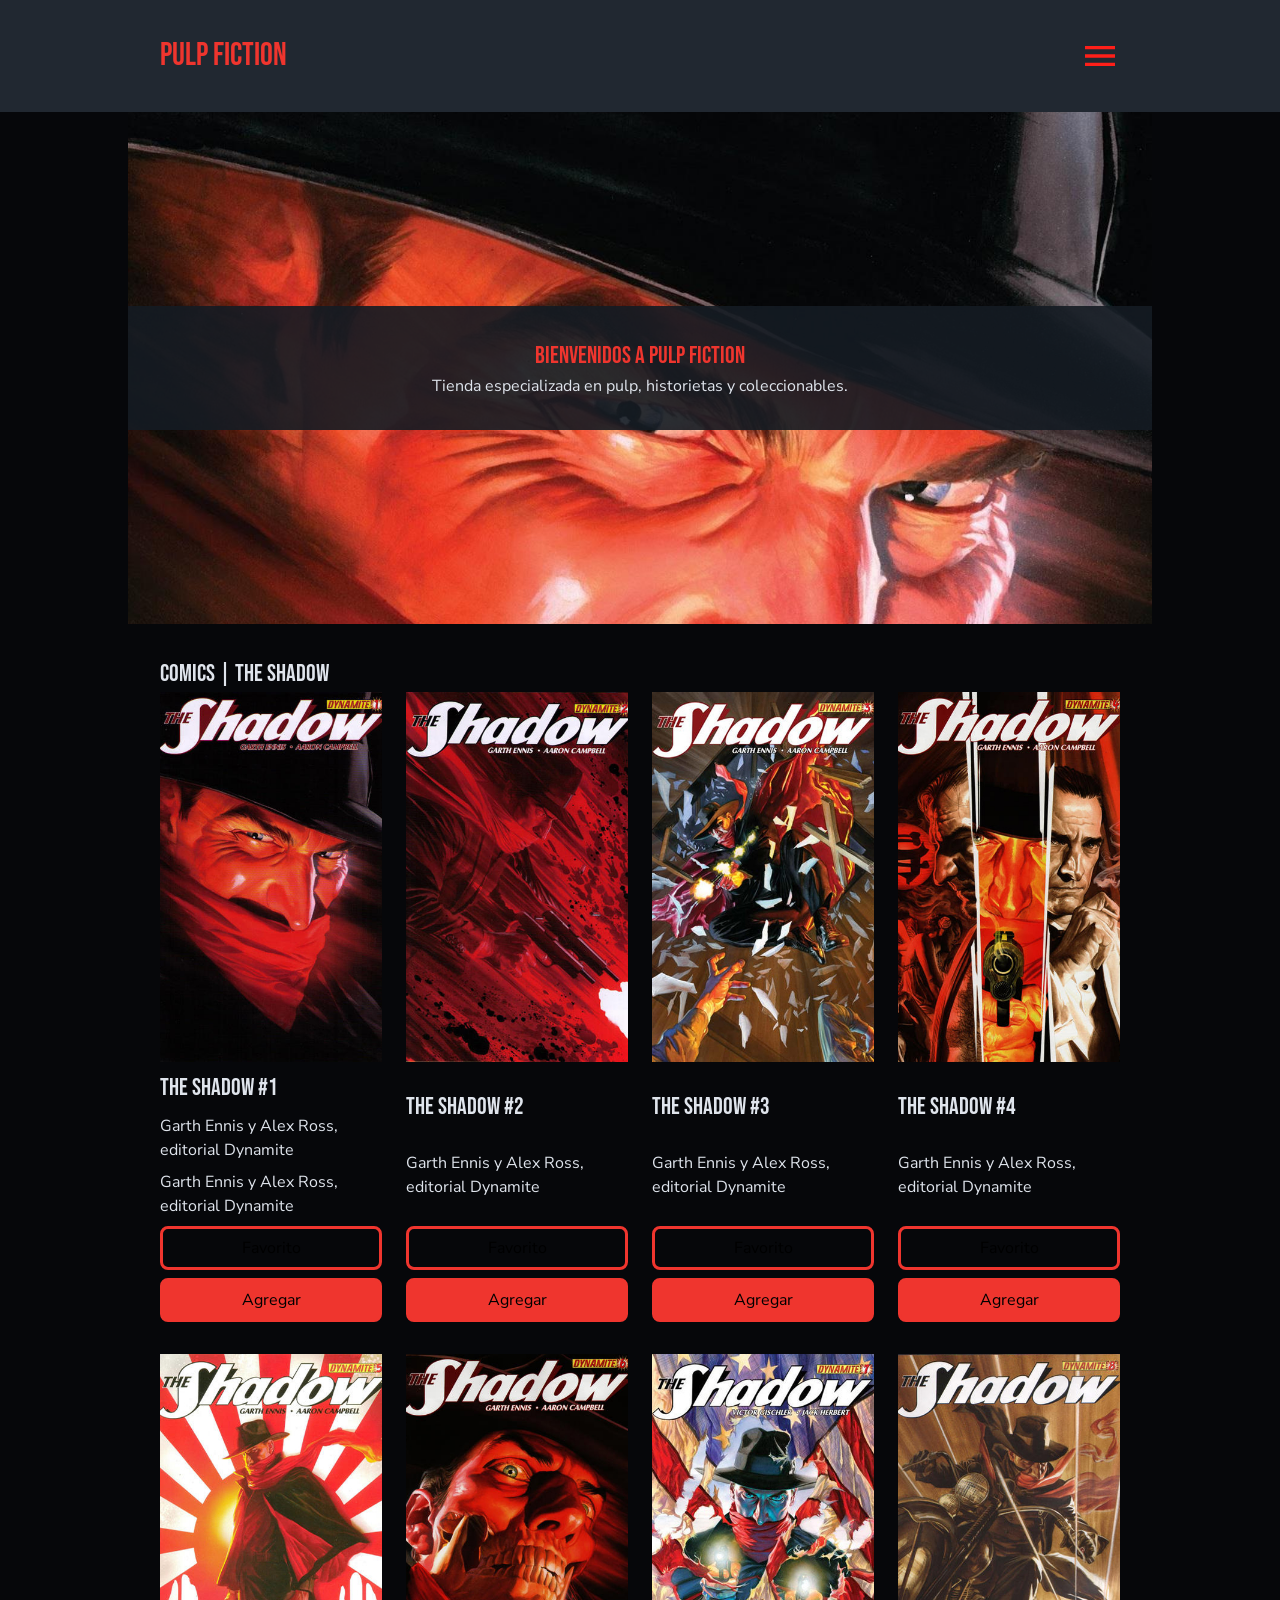
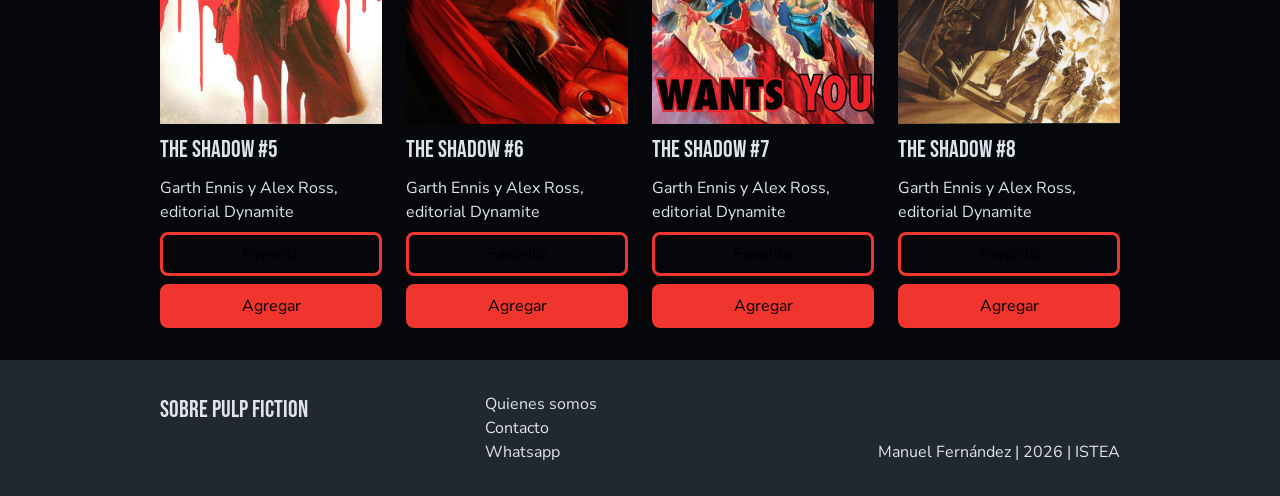
==== index.html @ db349feb "Clase 9" ====
<!DOCTYPE html>
<html lang="es">
  <head>
    <meta charset="UTF-8">
    <meta name="viewport" content="width=device-width, initial-scale=1.0">
    <meta name="color-scheme" content="light dark">
    <title>Pulp Fiction</title>
    <link rel="stylesheet" href="css/estilos.css">
    <script src="js/menu.js" defer></script>
  </head>
  <body>
    <div class="fantasma"></div>
    <header>
      <div class="contenedor-header">
        <h1>PULP FICTION</h1>
        
        <button class="menu-btn" aria-label="Ingresar al menu principal" aria-controls="primary-navigation" aria-expanded="false">
          <span class="sr-only">Menu principal</span>
        </button>

        <nav id="primary-navigation" data-visible="false" class="primary-navigation">
          <ul>
            <li><a href="">Link 1</a></li>
            <li><a href="">Link 2</a></li>
            <li><a href="">Link 3</a></li>
          </ul>
        </nav>
      </div>
    </header>
    <main  class="contenido">
      <section id="bienvenida">
        <div class="contenedor-bienvenida">
          <h1>Bienvenidos a PULP FICTION</h1>
          <P>Tienda especializada en pulp, historietas y coleccionables.</P>
        </div>
      </section>
      <section>
        <h1>Comics | The Shadow</h1>
        <div class="contenedor-catalogo">
          <article>
            <img src="img/001.jpg" alt="Portada del comic The Shadow #1">
            <h2>The Shadow #1</h2>
            <p>Garth Ennis y Alex Ross, editorial Dynamite</p>
            <p>Garth Ennis y Alex Ross, editorial Dynamite</p>
            <div class="contenedor-article-btn">
              <button class="btn-outline">Favorito</button>
              <button class="btn-fill">Agregar</button>
            </div>
          </article>
          <article>
            <img src="img/002.jpg" alt="Portada del comic The Shadow #2">
            <h2>The Shadow #2</h2>
            <p>Garth Ennis y Alex Ross, editorial Dynamite</p>
            <div class="contenedor-article-btn">
              <button class="btn-outline">Favorito</button>
              <button class="btn-fill">Agregar</button>
            </div>
          </article>
          <article>
            <img src="img/003.jpg" alt="Portada del comic The Shadow #3">
            <h2>The Shadow #3</h2>
            <p>Garth Ennis y Alex Ross, editorial Dynamite</p>
            <div class="contenedor-article-btn">
              <button class="btn-outline">Favorito</button>
              <button class="btn-fill">Agregar</button>
            </div>
          </article>
          <article>
            <img src="img/004.jpg" alt="Portada del comic The Shadow #4">
            <h2>The Shadow #4</h2>
            <p>Garth Ennis y Alex Ross, editorial Dynamite</p>
            <div class="contenedor-article-btn">
              <button class="btn-outline">Favorito</button>
              <button class="btn-fill">Agregar</button>
            </div>
          </article>
          <article>
            <img src="img/005.jpg" alt="Portada del comic The Shadow #5">
            <h2>The Shadow #5</h2>
            <p>Garth Ennis y Alex Ross, editorial Dynamite</p>
            <div class="contenedor-article-btn">
              <button class="btn-outline">Favorito</button>
              <button class="btn-fill">Agregar</button>
            </div>
          </article>
          <article>
            <img src="img/006.jpg" alt="Portada del comic The Shadow #6">
            <h2>The Shadow #6</h2>
            <p>Garth Ennis y Alex Ross, editorial Dynamite</p>
            <div class="contenedor-article-btn">
              <button class="btn-outline">Favorito</button>
              <button class="btn-fill">Agregar</button>
            </div>
          </article>
          <article>
            <img src="img/007.jpg" alt="Portada del comic The Shadow #7">
            <h2>The Shadow #7</h2>
            <p>Garth Ennis y Alex Ross, editorial Dynamite</p>
            <div class="contenedor-article-btn">
              <button class="btn-outline">Favorito</button>
              <button class="btn-fill">Agregar</button>
            </div>
          </article>
          <article>
            <img src="img/008.jpg" alt="Portada del comic The Shadow #8">
            <h2>The Shadow #8</h2>
            <p>Garth Ennis y Alex Ross, editorial Dynamite</p>
            <div class="contenedor-article-btn">
              <button class="btn-outline">Favorito</button>
              <button class="btn-fill">Agregar</button>
            </div>
          </article>
        </div>
      </section>
    </main>
    <footer>
      <div class="contenedor-footer">
        <h1>Sobre Pulp Fiction</h1>
        <nav>
          <ul>
            <li>Quienes somos</li>
            <li>Contacto</li>
            <li>Whatsapp</li>
          </ul>
        </nav>
        <p>Manuel Fernández | 2026 | ISTEA</p>
      </div>
    </footer>
  </body>
</html>
---- css/estilos.css ----
@import url('https://fonts.googleapis.com/css2?family=Bebas+Neue&family=Nunito+Sans:ital,opsz,wght@0,6..12,200..1000;1,6..12,200..1000&display=swap');

:root {
  --bg-color-200:hsl(214, 25%, 3%);
  --bg-color-200-75:hsla(214, 25%, 11%, 0.90);
  --bg-color-400:hsl(214, 20%, 16%);

  --text-color:hsl(215, 25%, 90%);

  --accent-color-200:hsl(24, 43%, 7%);
  --accent-color-400:hsl(2, 86%, 56%);
  --accent-color-500:hsl(0, 100%, 78%);

  --txt-heading: "Bebas Neue", sans-serif;
  --txt-base: "Nunito Sans", sans-serif;

  --contenedor-sz: min(64rem, 100%);
}

*,
::after,
::before {
  box-sizing: border-box;
  margin: 0;
  padding: 0;
}

.sr-only {
  position: absolute;
  display: block;
  width: 1px;
  height: 1px;
  overflow: hidden;
  top: -4000px;
  left: -4700px;
}

body {
  background-color: var(--bg-color-200);
  color: var(--text-color);
  font-family: var(--txt-base);
  line-height: 1.5;
}

header,
footer {
  background-color: var(--bg-color-400);
}

header {
  position: sticky;
  top: 0;
  z-index: 998;
}

h1,
h2 {
  font-family: var(--txt-heading);
  font-weight: 500;
}

footer h1 {
  font-size: 1.5rem;
}

/* Estilos para el Header */
.contenedor-header {
  width: var(--contenedor-sz);
  margin: 0 auto;
  padding: 2rem;

  display: flex;
  flex-direction: column;
  justify-content: space-between;
  gap: 1rem;
  align-items: center;
}

.contenedor-header ul {
  list-style: none;
  display: flex;
  gap: 1rem;
}

header h1 {
  color: var(--accent-color-400);
}

/* Menú principal y toggle */
.menu-btn {
  background: none;
  border: none;
  padding: 0.5rem;
  width: 2.5rem;
  aspect-ratio: 1;
  background-image: url('../img/menu-lg.svg');
  background-repeat: no-repeat;
  background-position: center;
  background-size: cover;
  z-index: 999;
}

.menu-btn[aria-expanded="true"] {
  background-image: url('../img/close.svg');
}

.primary-navigation {
  position: fixed;
  top: 0;
  right: 0;
  bottom: 0;
  width: 65vw;
  transform: translateX(+100%) translateY(0%);
  transition: transform 350ms ease-out;
  background-color: var(--bg-color-200-75);
}

@supports (backdrop-filter: blur(1em)) {
  .primary-navigation {
    background: none;
    backdrop-filter: blur(2em);
  }
}

@supports (-webkit-backdrop-filter: blur(1em)) {
  .primary-navigation {
    -webkit-backdrop-filter: blur(2em);
  }
}

.primary-navigation[data-visible="true"] {
  transform: translateX(0%) translateY(0%);
}

.fantasma {
  position: absolute;
  top: 0;
  bottom: 0;
  right: 0;
  left: 0;
  z-index: 997;
}




/* Estilos para las secciones */
section {
  width: var(--contenedor-sz);
  padding: 2rem;
  margin: 0 auto;
}

#bienvenida {
  display: none;
}

/* Catálogo homepage */
.contenedor-catalogo {
  display: grid;
  grid-template-columns: repeat(auto-fill, minmax(12rem, 1fr));
  gap: 2rem 1.5rem;
}

.contenedor-catalogo article {
  display: flex;
  flex-direction: column;
  justify-content: space-between;
  align-items: stretch;
  gap: 0.5rem;
}

.contenedor-article-btn {
  display: flex;
  flex-direction: column;
  gap: 0.5rem;
}

.contenedor-catalogo img {
  width: 100%;
  object-fit: cover;
  aspect-ratio: 3 / 5;
}

.btn-outline {
  font-family: var(--txt-base);
  font-size: 1rem;
  background: none;
  border: 0.2rem solid var(--accent-color-400);
  padding: 0.5rem 1rem;
  border-radius: 0.5rem;
}

.btn-outline:hover {
  background-color: var(--accent-color-400);
  cursor: pointer;
}

.btn-fill {
  font-family: var(--txt-base);
  font-size: 1rem;
  background-color: var(--accent-color-400);
  border: 0.2rem solid var(--accent-color-400);
  padding: 0.5rem 1rem;
  border-radius: 0.5rem;
}

.btn-fill:hover {
  background-color: var(--accent-color-500);
  border: 0.2rem solid var(--accent-color-500);
  cursor: pointer;
}

/* Estilos para el footer */
.contenedor-footer {
  width: var(--contenedor-sz);
  
  padding: 2rem;
  margin: 0 auto;

  display: grid;
  gap: 1rem;
}

.contenedor-footer ul {
  list-style: none;
}

.contenedor-footer p {
  justify-self: end;
}

/* Quienes somos */
#quienes-somos {
  min-height: 75vh;
}

#quienes-somos img {
  display: none;
}

/* Regla para pantallas y ancho HASTA 768px */
@media screen and (min-width:768px) {

  #quienes-somos img {
    display: inline-block;
    width: 100%;
  }

  .contenedor-header {
    flex-direction: row;
  }  

  #bienvenida {
    border: none;
    padding: 0;
    min-height: 32rem;
    background-image: url('../img/bienvenida.png');
    background-repeat: no-repeat;
    background-size: cover;

    text-align: center;

    display: flex;
    flex-direction: column;
    justify-content: center;
    align-items: stretch;
  }

  .contenedor-bienvenida {
    background-color: var(--bg-color-200-75);
    padding: 2rem 1rem;
  }

  .contenedor-bienvenida h1 {
    color: var(--accent-color-400);
  }

  .contenedor-footer {
    grid-template-columns: repeat(3, 1fr);
  }

  .contenedor-footer p {
    align-self: end;
  }
}
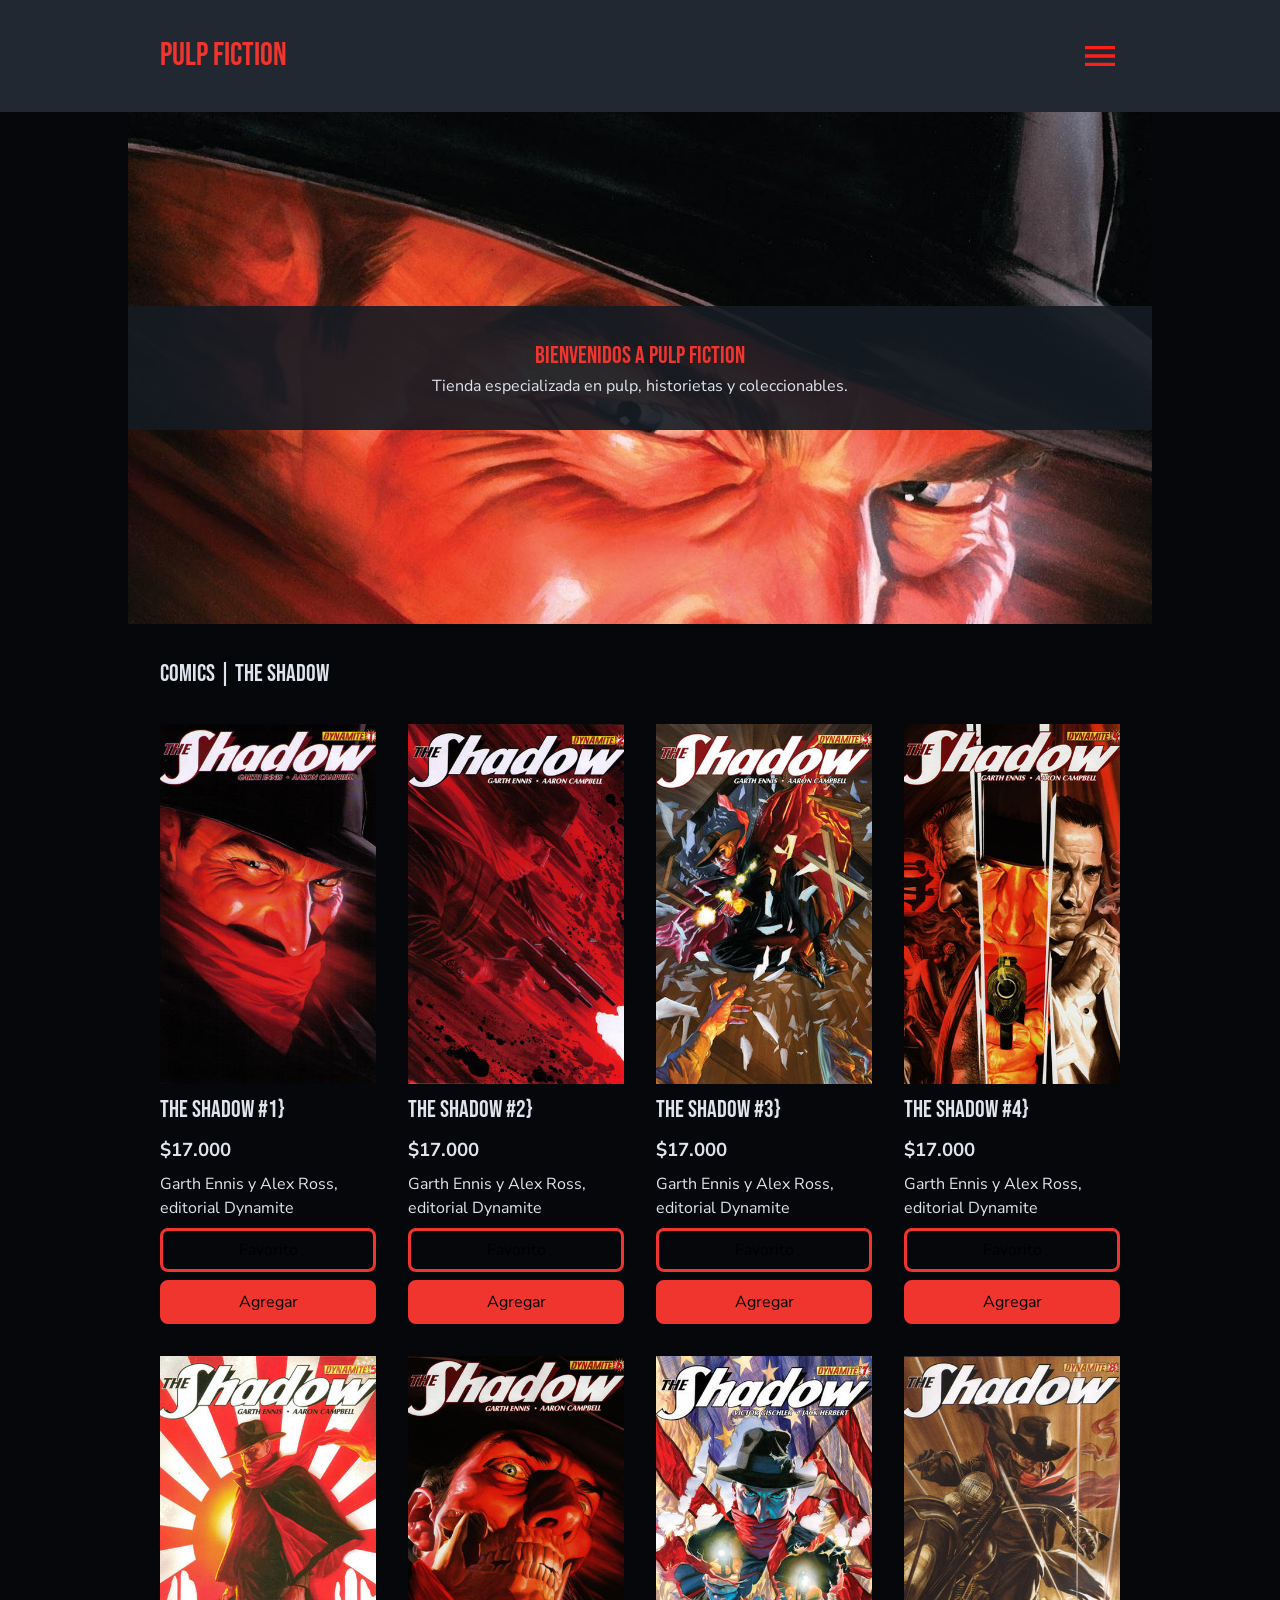
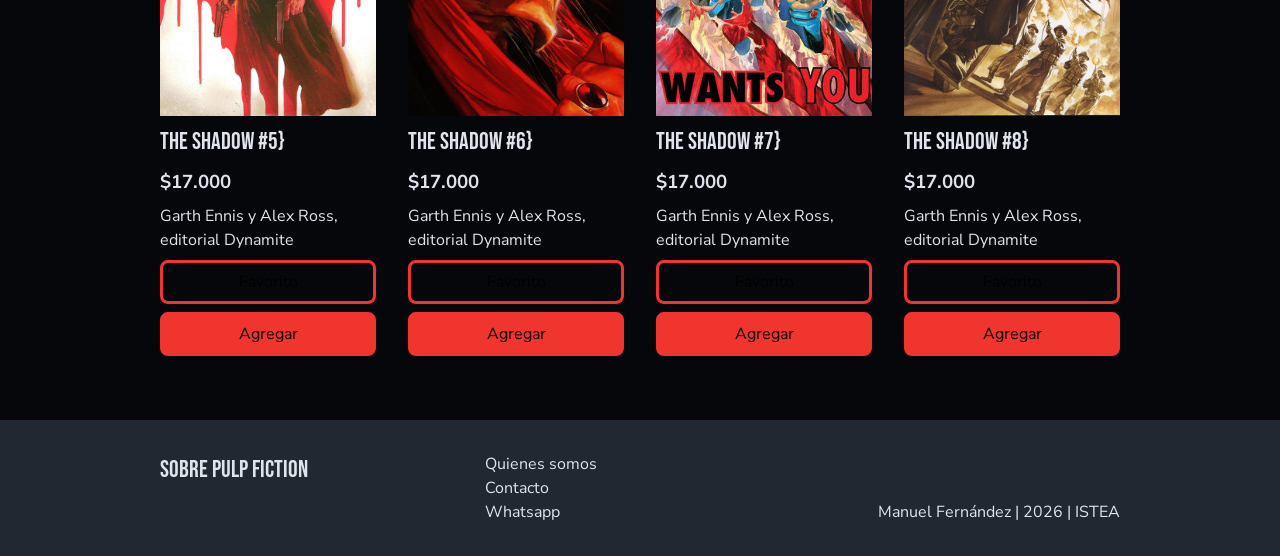
==== commit d952442c: "Clase 10" ====
--- a/index.html
+++ b/index.html
@@ -7,9 +7,9 @@
     <title>Pulp Fiction</title>
     <link rel="stylesheet" href="css/estilos.css">
     <script src="js/menu.js" defer></script>
+    <script src="js/clase10.js" defer></script>
   </head>
   <body>
-    <div class="fantasma"></div>
     <header>
       <div class="contenedor-header">
         <h1>PULP FICTION</h1>
@@ -36,81 +36,7 @@
       </section>
       <section>
         <h1>Comics | The Shadow</h1>
-        <div class="contenedor-catalogo">
-          <article>
-            <img src="img/001.jpg" alt="Portada del comic The Shadow #1">
-            <h2>The Shadow #1</h2>
-            <p>Garth Ennis y Alex Ross, editorial Dynamite</p>
-            <p>Garth Ennis y Alex Ross, editorial Dynamite</p>
-            <div class="contenedor-article-btn">
-              <button class="btn-outline">Favorito</button>
-              <button class="btn-fill">Agregar</button>
-            </div>
-          </article>
-          <article>
-            <img src="img/002.jpg" alt="Portada del comic The Shadow #2">
-            <h2>The Shadow #2</h2>
-            <p>Garth Ennis y Alex Ross, editorial Dynamite</p>
-            <div class="contenedor-article-btn">
-              <button class="btn-outline">Favorito</button>
-              <button class="btn-fill">Agregar</button>
-            </div>
-          </article>
-          <article>
-            <img src="img/003.jpg" alt="Portada del comic The Shadow #3">
-            <h2>The Shadow #3</h2>
-            <p>Garth Ennis y Alex Ross, editorial Dynamite</p>
-            <div class="contenedor-article-btn">
-              <button class="btn-outline">Favorito</button>
-              <button class="btn-fill">Agregar</button>
-            </div>
-          </article>
-          <article>
-            <img src="img/004.jpg" alt="Portada del comic The Shadow #4">
-            <h2>The Shadow #4</h2>
-            <p>Garth Ennis y Alex Ross, editorial Dynamite</p>
-            <div class="contenedor-article-btn">
-              <button class="btn-outline">Favorito</button>
-              <button class="btn-fill">Agregar</button>
-            </div>
-          </article>
-          <article>
-            <img src="img/005.jpg" alt="Portada del comic The Shadow #5">
-            <h2>The Shadow #5</h2>
-            <p>Garth Ennis y Alex Ross, editorial Dynamite</p>
-            <div class="contenedor-article-btn">
-              <button class="btn-outline">Favorito</button>
-              <button class="btn-fill">Agregar</button>
-            </div>
-          </article>
-          <article>
-            <img src="img/006.jpg" alt="Portada del comic The Shadow #6">
-            <h2>The Shadow #6</h2>
-            <p>Garth Ennis y Alex Ross, editorial Dynamite</p>
-            <div class="contenedor-article-btn">
-              <button class="btn-outline">Favorito</button>
-              <button class="btn-fill">Agregar</button>
-            </div>
-          </article>
-          <article>
-            <img src="img/007.jpg" alt="Portada del comic The Shadow #7">
-            <h2>The Shadow #7</h2>
-            <p>Garth Ennis y Alex Ross, editorial Dynamite</p>
-            <div class="contenedor-article-btn">
-              <button class="btn-outline">Favorito</button>
-              <button class="btn-fill">Agregar</button>
-            </div>
-          </article>
-          <article>
-            <img src="img/008.jpg" alt="Portada del comic The Shadow #8">
-            <h2>The Shadow #8</h2>
-            <p>Garth Ennis y Alex Ross, editorial Dynamite</p>
-            <div class="contenedor-article-btn">
-              <button class="btn-outline">Favorito</button>
-              <button class="btn-fill">Agregar</button>
-            </div>
-          </article>
-        </div>
+        <div class="contenedor-catalogo"></div>
       </section>
     </main>
     <footer>
--- a/css/estilos.css
+++ b/css/estilos.css
@@ -124,6 +124,7 @@
 
 @supports (-webkit-backdrop-filter: blur(1em)) {
   .primary-navigation {
+    backdrop-filter: blur(2em);
     -webkit-backdrop-filter: blur(2em);
   }
 }
@@ -158,8 +159,15 @@
 /* Catálogo homepage */
 .contenedor-catalogo {
   display: grid;
-  grid-template-columns: repeat(auto-fill, minmax(12rem, 1fr));
-  gap: 2rem 1.5rem;
+  grid-auto-flow: column;
+  grid-auto-columns: 14rem;
+  grid-template-rows: 1fr;
+  gap: 2rem;
+ 
+  overflow-x: scroll;
+  -webkit-overflow-scrolling:touch;
+  scroll-snap-type:x mandatory;
+  padding: 2rem 0;
 }
 
 .contenedor-catalogo article {
@@ -283,4 +291,15 @@
   .contenedor-footer p {
     align-self: end;
   }
+
+  /* Catálogo para escritorio*/
+  .contenedor-catalogo {
+    display: grid;
+    grid-template-columns: repeat(auto-fill, minmax(12rem, 1fr));
+    gap: 2rem 1.5rem;
+    grid-auto-flow: initial;
+    gap: 2rem;
+    padding: 2rem 0;
+    overflow: visible;
+  }
 }
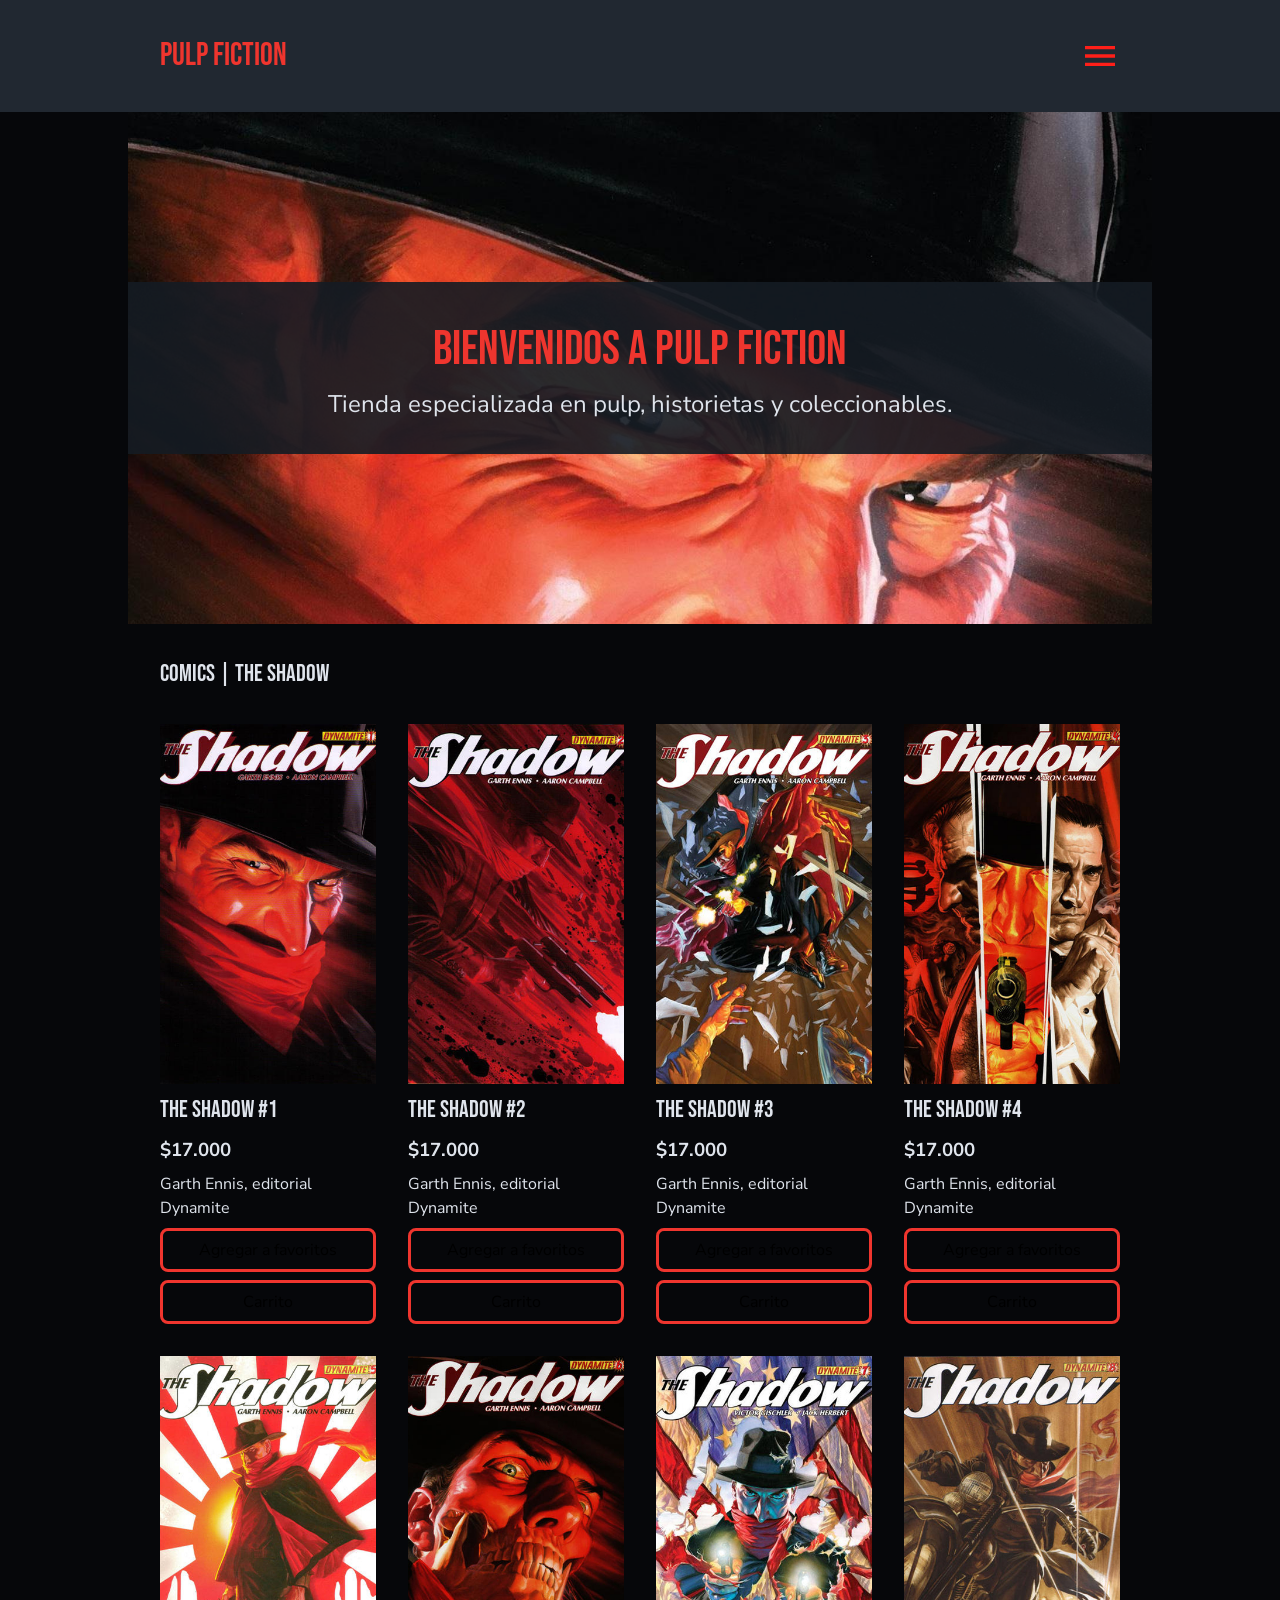
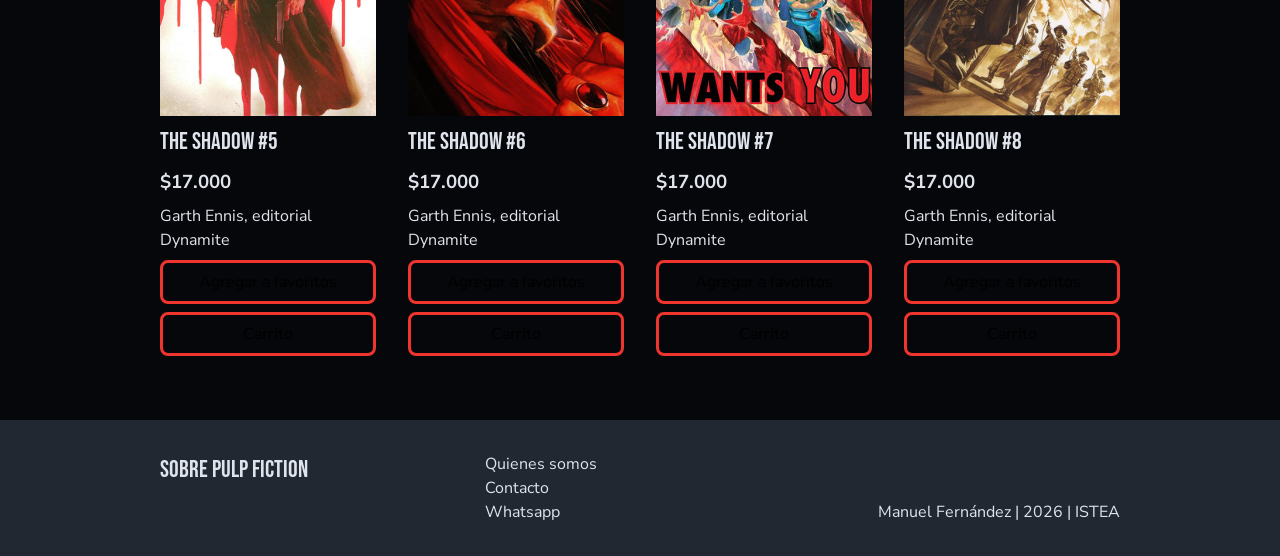
==== commit 1f37b29a: "Clase 11" ====
--- a/index.html
+++ b/index.html
@@ -7,7 +7,7 @@
     <title>Pulp Fiction</title>
     <link rel="stylesheet" href="css/estilos.css">
     <script src="js/menu.js" defer></script>
-    <script src="js/clase10.js" defer></script>
+    <script src="js/clase11.js" defer></script>
   </head>
   <body>
     <header>
@@ -20,9 +20,9 @@
 
         <nav id="primary-navigation" data-visible="false" class="primary-navigation">
           <ul>
-            <li><a href="">Link 1</a></li>
-            <li><a href="">Link 2</a></li>
-            <li><a href="">Link 3</a></li>
+            <li><a class="primary-link" href="#">Catálogo</a></li>
+            <li><a class="primary-link" href="#">Quienes somos</a></li>
+            <li><a class="primary-link" href="#">Mi Perfil</a></li>
           </ul>
         </nav>
       </div>
--- a/css/estilos.css
+++ b/css/estilos.css
@@ -13,6 +13,8 @@
 
   --txt-heading: "Bebas Neue", sans-serif;
   --txt-base: "Nunito Sans", sans-serif;
+
+  --txt-base-sz: clamp(1rem, 3vw, 1.5rem);
 
   --contenedor-sz: min(64rem, 100%);
 }
@@ -98,6 +100,7 @@
   background-position: center;
   background-size: cover;
   z-index: 999;
+  cursor: pointer;
 }
 
 .menu-btn[aria-expanded="true"] {
@@ -113,17 +116,28 @@
   transform: translateX(+100%) translateY(0%);
   transition: transform 350ms ease-out;
   background-color: var(--bg-color-200-75);
+
+  display: flex;
+  flex-direction: column;
+  justify-content: center;
+}
+
+.primary-navigation ul {
+  display: grid;
+  justify-content: center;
+  justify-items: center;
 }
 
 @supports (backdrop-filter: blur(1em)) {
   .primary-navigation {
-    background: none;
+    background-color: var(--bg-color-200-75);
     backdrop-filter: blur(2em);
   }
 }
 
 @supports (-webkit-backdrop-filter: blur(1em)) {
   .primary-navigation {
+    background-color: var(--bg-color-200-75);
     backdrop-filter: blur(2em);
     -webkit-backdrop-filter: blur(2em);
   }
@@ -133,16 +147,18 @@
   transform: translateX(0%) translateY(0%);
 }
 
-.fantasma {
-  position: absolute;
-  top: 0;
-  bottom: 0;
-  right: 0;
-  left: 0;
-  z-index: 997;
-}
-
-
+a.primary-link:link,
+a.primary-link:visited {
+  color: var(--text-color);
+  font-size: var(--txt-base-sz);
+  font-weight: 600;
+  text-decoration: none;
+}
+
+a.primary-link:hover,
+a.primary-link:active {
+  color: var(--accent-color-500);
+}
 
 
 /* Estilos para las secciones */
@@ -190,7 +206,8 @@
   aspect-ratio: 3 / 5;
 }
 
-.btn-outline {
+/* Botones para las cards de productos*/
+.btn {
   font-family: var(--txt-base);
   font-size: 1rem;
   background: none;
@@ -199,25 +216,15 @@
   border-radius: 0.5rem;
 }
 
-.btn-outline:hover {
+.btn:hover {
   background-color: var(--accent-color-400);
   cursor: pointer;
 }
 
-.btn-fill {
-  font-family: var(--txt-base);
-  font-size: 1rem;
+.btn.active {
   background-color: var(--accent-color-400);
-  border: 0.2rem solid var(--accent-color-400);
-  padding: 0.5rem 1rem;
-  border-radius: 0.5rem;
-}
-
-.btn-fill:hover {
-  background-color: var(--accent-color-500);
-  border: 0.2rem solid var(--accent-color-500);
-  cursor: pointer;
-}
+}
+
 
 /* Estilos para el footer */
 .contenedor-footer {
@@ -259,6 +266,7 @@
     flex-direction: row;
   }  
 
+  /* Sólo visible en pantallas grandes */
   #bienvenida {
     border: none;
     padding: 0;
@@ -266,9 +274,7 @@
     background-image: url('../img/bienvenida.png');
     background-repeat: no-repeat;
     background-size: cover;
-
     text-align: center;
-
     display: flex;
     flex-direction: column;
     justify-content: center;
@@ -281,7 +287,12 @@
   }
 
   .contenedor-bienvenida h1 {
+    font-size: clamp(2rem, 5vw, 3rem);
     color: var(--accent-color-400);
+  }
+
+  .contenedor-bienvenida p {
+    font-size: clamp(1rem, 3vw, 1.5rem);
   }
 
   .contenedor-footer {
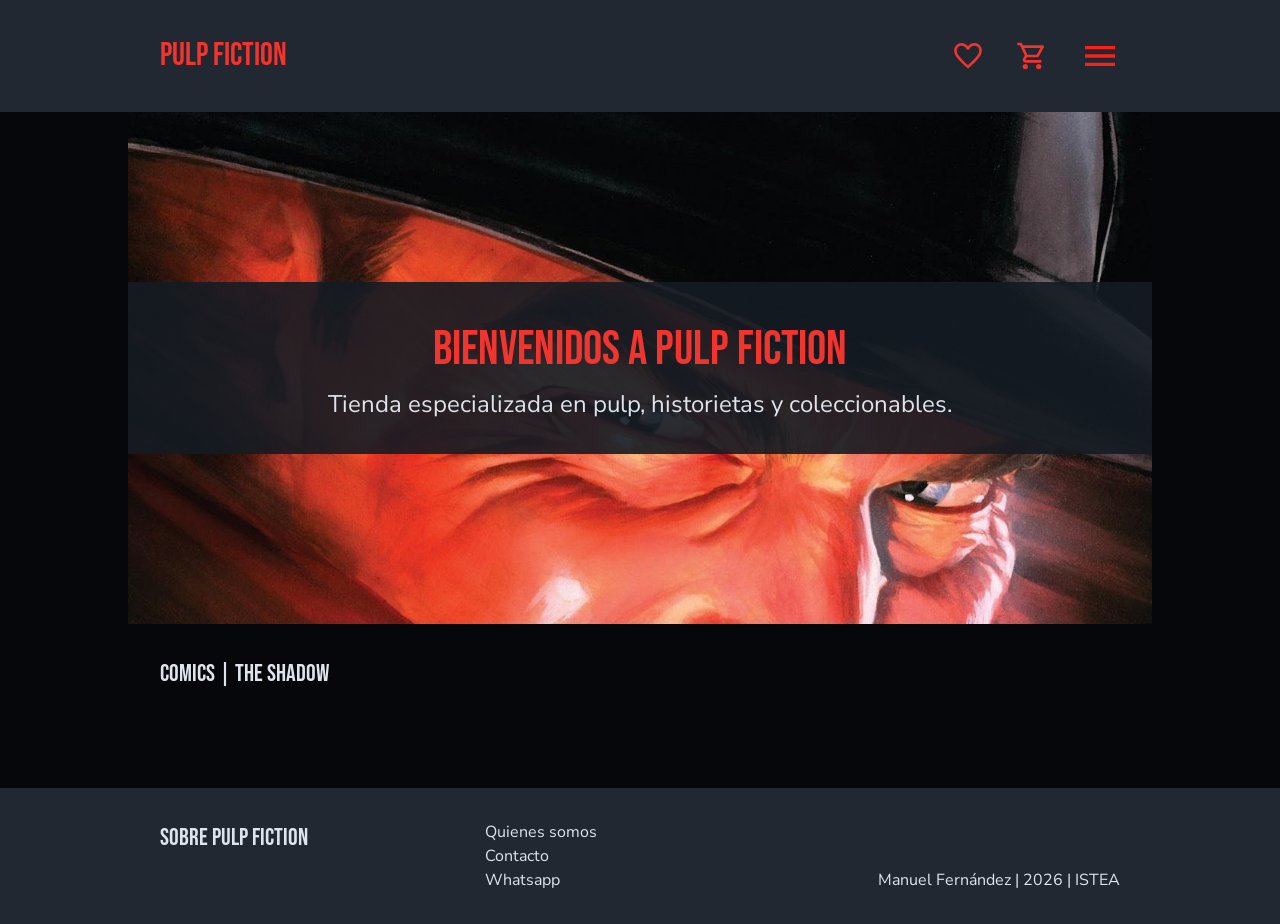
==== commit 3773d8b1: "Antes de la clase 12" ====
--- a/index.html
+++ b/index.html
@@ -7,27 +7,51 @@
     <title>Pulp Fiction</title>
     <link rel="stylesheet" href="css/estilos.css">
     <script src="js/menu.js" defer></script>
-    <script src="js/clase11.js" defer></script>
+    <script src="js/clase12.js" defer></script>
   </head>
   <body>
     <header>
       <div class="contenedor-header">
         <h1>PULP FICTION</h1>
-        
-        <button class="menu-btn" aria-label="Ingresar al menu principal" aria-controls="primary-navigation" aria-expanded="false">
-          <span class="sr-only">Menu principal</span>
-        </button>
 
-        <nav id="primary-navigation" data-visible="false" class="primary-navigation">
-          <ul>
-            <li><a class="primary-link" href="#">Catálogo</a></li>
-            <li><a class="primary-link" href="#">Quienes somos</a></li>
-            <li><a class="primary-link" href="#">Mi Perfil</a></li>
-          </ul>
-        </nav>
+        <div class="controles">
+          <button class="fav-btn" aria-label="Ver mis favoritos" aria-controls="primary-fav">
+            <span class="sr-only">Mis favoritos</span>
+            <span id="fav-count" class="fav-count">1</span>
+          </button>
+
+          <aside class="mis-favoritos primary-fav" id="primary-fav" data-visible="false">
+            <h1>Mis favoritos <button class="fav-btn-cerrar"><span class="sr-only">Cerrar ventana</span></button></h1>
+            <ul class="lista-favoritos">
+            </ul>
+          </aside>
+
+          <button class="cart-btn" aria-label="Ver mi carrito" aria-controls="primary-cart" aria-expanded="false">
+            <span class="sr-only">Ver mi carrito</span>
+            <span class="cart-count"></span>
+          </button>
+
+          <aside class="mi-carrito primary-cart" id="primary-cart" data-visible="false">
+            <h1>Mi carrito <button class="cart-btn-cerrar"><span class="sr-only">Cerrar ventana</span></button></h1>
+            <ul class="lista-carrito">
+            </ul>
+          </aside>
+          
+          <button class="menu-btn" aria-label="Ingresar al menu principal" aria-controls="primary-navigation" aria-expanded="false">
+            <span class="sr-only">Menu principal</span>
+          </button>
+
+          <nav id="primary-navigation" data-visible="false" class="primary-navigation">
+            <ul>
+              <li><a class="primary-link" href="#">Catálogo</a></li>
+              <li><a class="primary-link" href="#">Quienes somos</a></li>
+              <li><a class="primary-link" href="#">Mi Perfil</a></li>
+            </ul>
+          </nav>
+        </div>
       </div>
     </header>
-    <main  class="contenido">
+    <main class="contenido">
       <section id="bienvenida">
         <div class="contenedor-bienvenida">
           <h1>Bienvenidos a PULP FICTION</h1>
--- a/css/estilos.css
+++ b/css/estilos.css
@@ -76,6 +76,12 @@
   justify-content: space-between;
   gap: 1rem;
   align-items: center;
+}
+
+.contenedor-header .controles {
+  display: flex;
+  align-items: center;
+  gap: 2rem;
 }
 
 .contenedor-header ul {
@@ -129,14 +135,18 @@
 }
 
 @supports (backdrop-filter: blur(1em)) {
-  .primary-navigation {
+  .primary-navigation,
+  .primary-fav,
+  .primary-cart {
     background-color: var(--bg-color-200-75);
     backdrop-filter: blur(2em);
   }
 }
 
 @supports (-webkit-backdrop-filter: blur(1em)) {
-  .primary-navigation {
+  .primary-navigation,
+  .primary-fav,
+  .primary-cart {
     background-color: var(--bg-color-200-75);
     backdrop-filter: blur(2em);
     -webkit-backdrop-filter: blur(2em);
@@ -224,6 +234,246 @@
 .btn.active {
   background-color: var(--accent-color-400);
 }
+
+
+
+
+
+
+
+/* Favoritos, carrito y contadores */
+/* Favoritos */
+.fav-btn {
+  position: relative;
+  background: none;
+  border: none;
+  width: 2rem;
+  aspect-ratio: 1/1;
+  background-image: url('../img/favorite-outline.svg');
+  background-repeat: no-repeat;
+  background-position: center;
+  background-size: cover;
+}
+/* Favoritos en reposo */
+.fav-btn:hover {
+    background-image: url('../img/favorite-fill.svg');
+  cursor: pointer;
+}
+/* Favoritos hover */
+.fav-btn[aria-expanded="true"] {
+  background-image: url('../img/close.svg');
+}
+/* Muestra la cuenta de favoritos elegidos, oculto hasta que alguien agrega un elemento a favoritos */
+.fav-count {
+  position: absolute;
+  font-size: 0.6rem;
+  right: -1rem;
+  top: -1rem;
+  width: 1.7rem;
+  aspect-ratio: 1;
+  padding: 0.4rem;
+  background-color: var(--accent-color-400);
+  border-radius: 100%;
+  display: none;
+}
+/* Visible si existe un favorito */
+.fav-count.active {
+  display: block;
+}
+/* Despliega la vista del panel favoritos, oculto hasta que los usuarios quieren ver el elemento */
+.primary-fav {
+  position: fixed;
+  right: 0;
+  top: 0;
+  bottom: 0;
+  min-width: 75vw;
+  background-color: var(--bg-color-200-75);
+  z-index: 1000;
+  overflow-y: scroll;
+  padding: 1rem;
+  transform: translateX(+100%) translateY(0%);
+  transition: transform 350ms ease-out;
+}
+/* Visible */
+.primary-fav[data-visible="true"] {
+  transform: translateX(0%) translateY(0%);
+  display: block;
+}
+
+/* Layout del panel favoritos y estilos para sus elementos */
+.mis-favoritos h1 {
+  display: flex;
+  justify-content: space-between;
+  align-items: center;
+  padding-bottom: 2rem;
+}
+
+.mis-favoritos h1 button {
+  background: none;
+  border: none;
+  width: 2rem;
+  aspect-ratio: 1;
+  background-image: url('../img/close.svg');
+  background-repeat: no-repeat;
+  background-position: center;
+  background-size: cover;
+}
+
+.mis-favoritos h1 button:hover {
+  border: 0.2rem solid var(--accent-color-400);
+  border-radius: 0.5rem;
+  cursor: pointer;
+}
+
+.mis-favoritos ul {
+  display: flex;
+  flex-direction: column;
+}
+
+.mis-favoritos img {
+  width: 4rem;
+}
+
+.mis-favoritos li {
+  display: flex;
+  justify-content: space-between;
+  align-items: center;
+  gap: 2rem;
+  padding: 1rem;
+}
+
+.mis-favoritos li:hover {
+  background-color: var(--bg-color-200);
+}
+
+.btn-fav-remove {
+  position: relative;
+  background: none;
+  border: none;
+  width: 2rem;
+  aspect-ratio: 1/1;
+  background-image: url('../img/close.svg');
+  background-repeat: no-repeat;
+  background-position: center;
+  background-size: cover;
+}
+
+.btn-fav-remove:hover {
+  border: 0.2rem solid var(--accent-color-400);
+  border-radius: 0.5rem;
+  cursor: pointer;
+}
+
+
+
+/* Carrito */
+.cart-btn {
+  position: relative;
+  background: none;
+  border: none;
+  width: 2rem;
+  aspect-ratio: 1/1;
+  background-image: url('../img/shopping_cart-outline.svg');
+  background-repeat: no-repeat;
+  background-position: center;
+  background-size: cover;
+}
+
+.cart-btn:hover {
+    background-image: url('../img/shopping_cart-fill.svg');
+  cursor: pointer;
+}
+
+.cart-btn[aria-expanded="true"] {
+  background-image: url('../img/close.svg');
+}
+
+.cart-count {
+  position: absolute;
+  font-size: 0.6rem;
+  right: -1rem;
+  top: -1rem;
+  width: 1.7rem;
+  aspect-ratio: 1;
+  padding: 0.4rem;
+  background-color: var(--accent-color-400);
+  border-radius: 100%;
+  display: none;
+}
+
+.cart-count.active {
+  display: block;
+}
+
+/* Despliega la vista del panel favoritos, oculto hasta que los usuarios quieren ver el elemento */
+.primary-cart {
+  position: fixed;
+  right: 0;
+  top: 0;
+  bottom: 0;
+  min-width: 75vw;
+  background-color: var(--bg-color-200-75);
+  z-index: 1000;
+  overflow-y: scroll;
+  padding: 1rem;
+  transform: translateX(+100%) translateY(0%);
+  transition: transform 350ms ease-out;
+}
+/* Visible */
+.primary-cart[data-visible="true"] {
+  transform: translateX(0%) translateY(0%);
+  display: block;
+}
+
+.mi-carrito h1 {
+  display: flex;
+  justify-content: space-between;
+  align-items: center;
+  padding-bottom: 2rem;
+}
+
+.mi-carrito h1 button {
+  background: none;
+  border: none;
+  width: 2rem;
+  aspect-ratio: 1;
+  background-image: url('../img/close.svg');
+  background-repeat: no-repeat;
+  background-position: center;
+  background-size: cover;
+}
+
+.mi-carrito h1 button:hover {
+  border: 0.2rem solid var(--accent-color-400);
+  border-radius: 0.5rem;
+  cursor: pointer;
+}
+
+.mi-carrito ul {
+  display: flex;
+  flex-direction: column;
+}
+
+.mi-carrito img {
+  width: 4rem;
+}
+
+.mi-carrito li {
+  display: flex;
+  justify-content: space-between;
+  align-items: center;
+  gap: 2rem;
+  padding: 1rem;
+}
+
+.mi-carrito li:hover {
+  background-color: var(--bg-color-200);
+}
+
+
+
+
+
 
 
 /* Estilos para el footer */
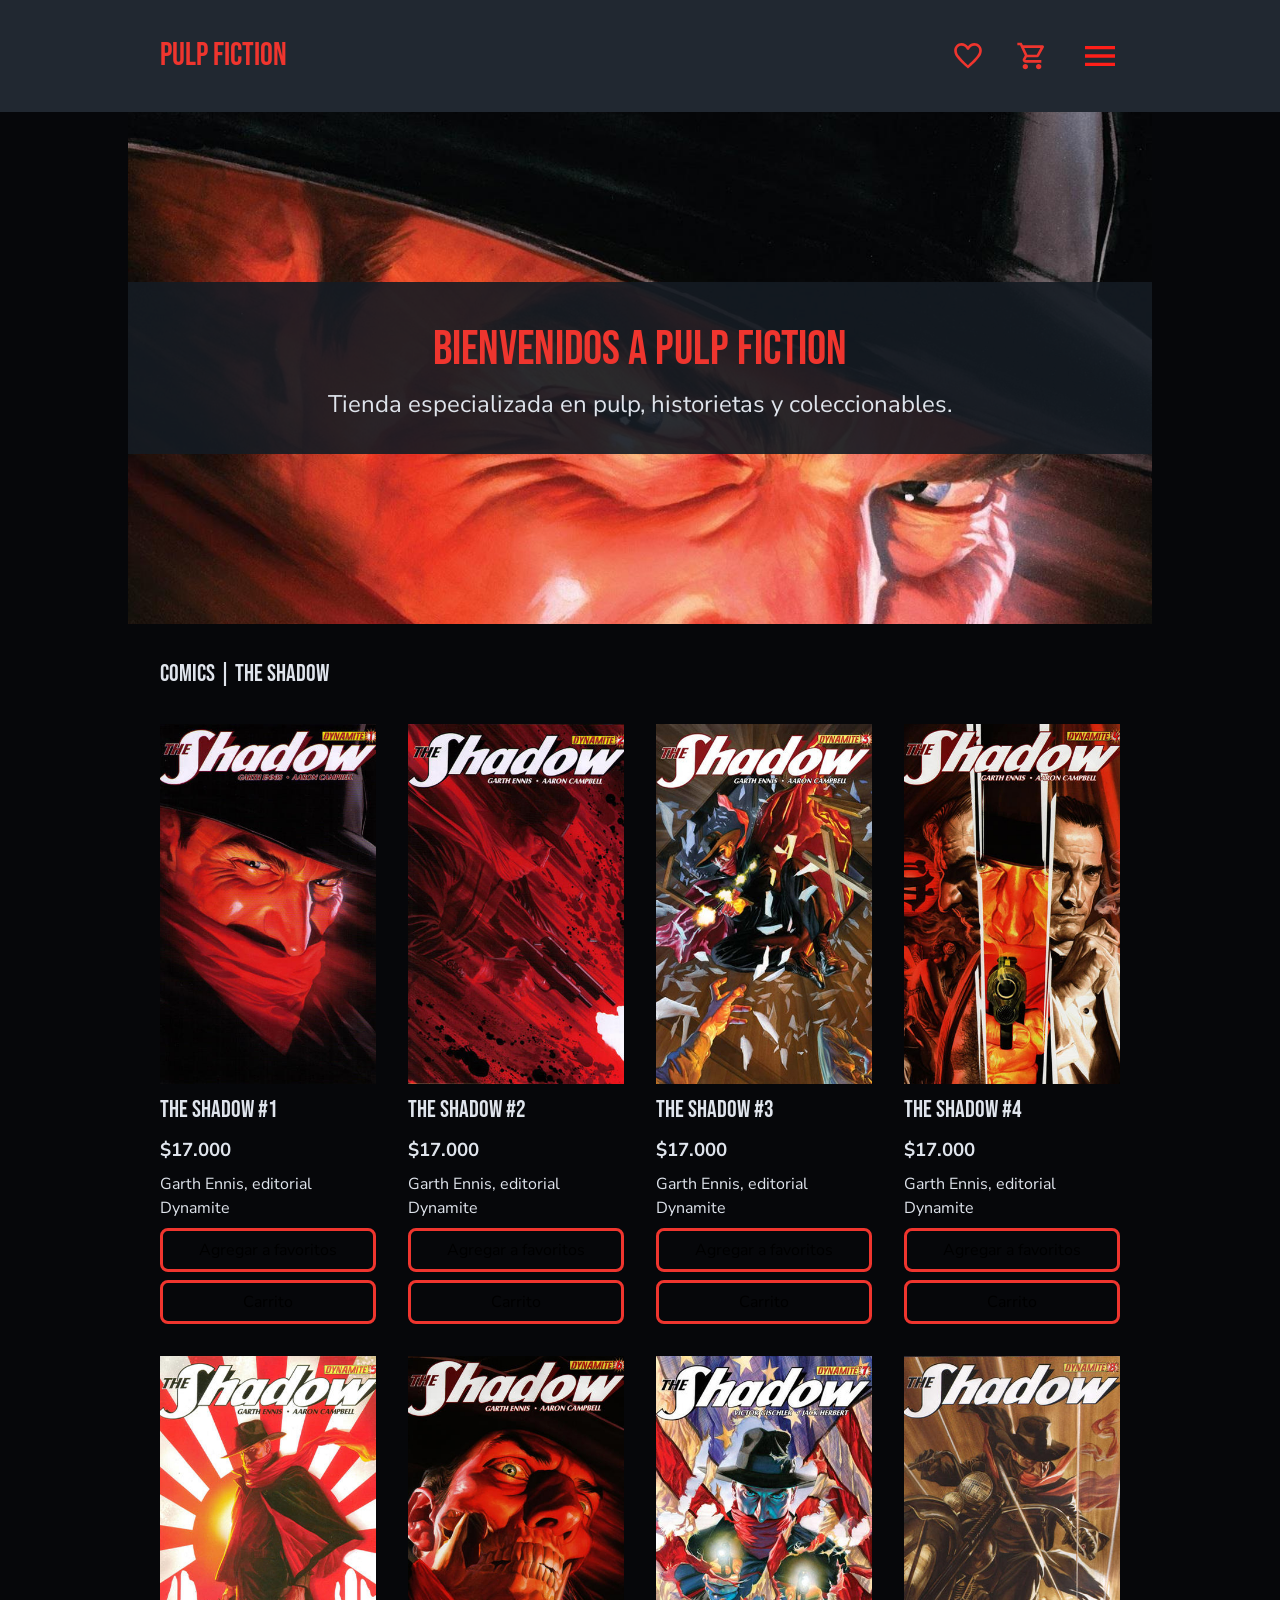
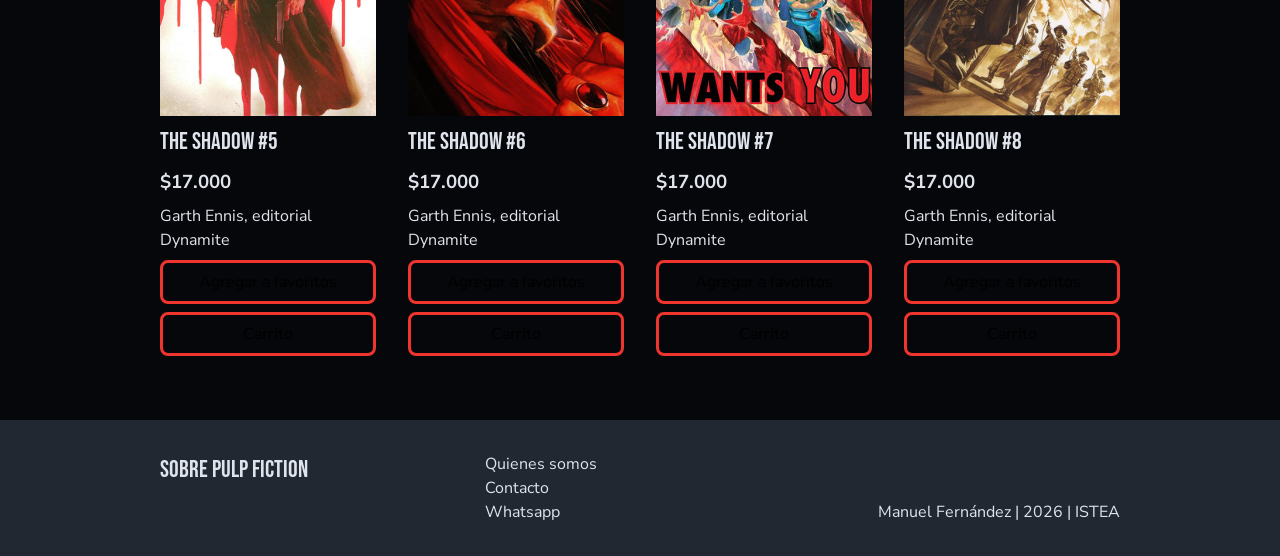
==== commit c6b6a284: "Antes de la clase 12" ====
--- a/index.html
+++ b/index.html
@@ -7,7 +7,7 @@
     <title>Pulp Fiction</title>
     <link rel="stylesheet" href="css/estilos.css">
     <script src="js/menu.js" defer></script>
-    <script src="js/clase12.js" defer></script>
+    <script src="js/clase11.js" defer></script>
   </head>
   <body>
     <header>
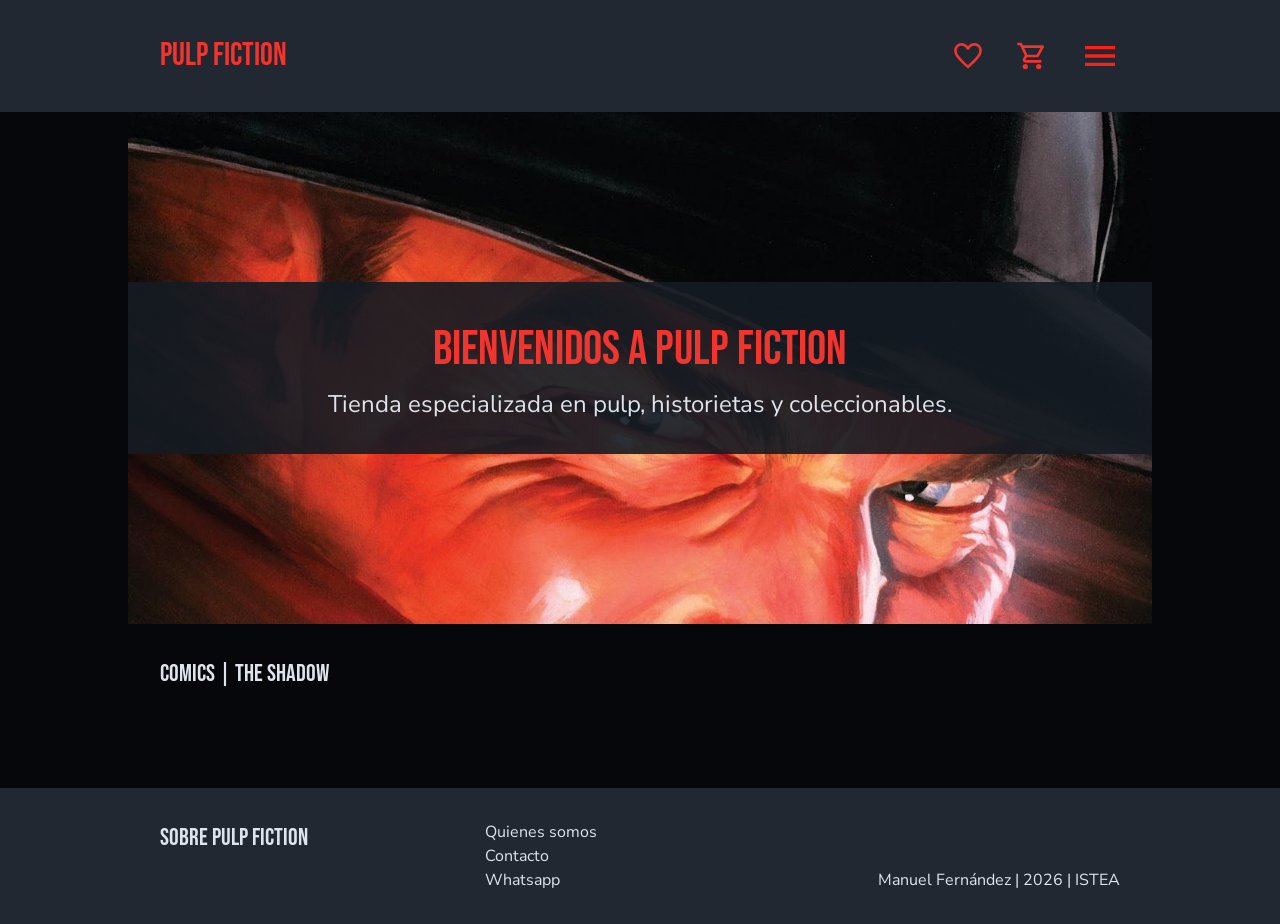
==== commit 9f8d9042: "Antes de la clase 13" ====
--- a/index.html
+++ b/index.html
@@ -7,7 +7,7 @@
     <title>Pulp Fiction</title>
     <link rel="stylesheet" href="css/estilos.css">
     <script src="js/menu.js" defer></script>
-    <script src="js/clase11.js" defer></script>
+    <script src="js/clase13-3.js" defer></script>
   </head>
   <body>
     <header>
@@ -17,7 +17,7 @@
         <div class="controles">
           <button class="fav-btn" aria-label="Ver mis favoritos" aria-controls="primary-fav">
             <span class="sr-only">Mis favoritos</span>
-            <span id="fav-count" class="fav-count">1</span>
+            <span id="fav-count" class="fav-count"></span>
           </button>
 
           <aside class="mis-favoritos primary-fav" id="primary-fav" data-visible="false">
@@ -28,13 +28,110 @@
 
           <button class="cart-btn" aria-label="Ver mi carrito" aria-controls="primary-cart" aria-expanded="false">
             <span class="sr-only">Ver mi carrito</span>
-            <span class="cart-count"></span>
+            <span id="cart-count" class="cart-count">1</span>
           </button>
 
           <aside class="mi-carrito primary-cart" id="primary-cart" data-visible="false">
             <h1>Mi carrito <button class="cart-btn-cerrar"><span class="sr-only">Cerrar ventana</span></button></h1>
             <ul class="lista-carrito">
+              <li>
+                <img src="img/001.jpg" alt="Portada del libro The Shadow #1">
+                <div>
+                  <h2>The Shadow #1</h2>
+                  <h3>$17.000 x 1 = $17.000</h3>
+                </div>
+                <div class="cart-controles">
+                  <button data-id="" class="menos">
+                    <span class="sr-only">Restar -1</span>
+                  </button>
+                  <span>1</span>
+                  <button data-id="" class="mas">
+                    <span class="sr-only">Sumar +1</span>
+                  </button>
+                  <button data-id="" class="eliminar">
+                    <span class="sr-only">Quitar item del carrito</span>
+                  </button>
+                </div>
+              </li>
+              <li>
+                <img src="img/001.jpg" alt="Portada del libro The Shadow #1">
+                <div>
+                  <h2>The Shadow #1</h2>
+                  <h3>$17.000 x 1 = $17.000</h3>
+                </div>
+                <div class="cart-controles">
+                  <button data-id="" class="menos">
+                    <span class="sr-only">Restar -1</span>
+                  </button>
+                  <span>1</span>
+                  <button data-id="" class="mas">
+                    <span class="sr-only">Sumar +1</span>
+                  </button>
+                  <button data-id="" class="eliminar">
+                    <span class="sr-only">Quitar item del carrito</span>
+                  </button>
+                </div>
+              </li>
+              <li>
+                <img src="img/001.jpg" alt="Portada del libro The Shadow #1">
+                <div>
+                  <h2>The Shadow #1</h2>
+                  <h3>$17.000 x 1 = $17.000</h3>
+                </div>
+                <div class="cart-controles">
+                  <button data-id="" class="menos">
+                    <span class="sr-only">Restar -1</span>
+                  </button>
+                  <span>1</span>
+                  <button data-id="" class="mas">
+                    <span class="sr-only">Sumar +1</span>
+                  </button>
+                  <button data-id="" class="eliminar">
+                    <span class="sr-only">Quitar item del carrito</span>
+                  </button>
+                </div>
+              </li>
+              <li>
+                <img src="img/001.jpg" alt="Portada del libro The Shadow #1">
+                <div>
+                  <h2>The Shadow #1</h2>
+                  <h3>$17.000 x 1 = $17.000</h3>
+                </div>
+                <div class="cart-controles">
+                  <button data-id="" class="menos">
+                    <span class="sr-only">Restar -1</span>
+                  </button>
+                  <span>1</span>
+                  <button data-id="" class="mas">
+                    <span class="sr-only">Sumar +1</span>
+                  </button>
+                  <button data-id="" class="eliminar">
+                    <span class="sr-only">Quitar item del carrito</span>
+                  </button>
+                </div>
+              </li>
+              <li>
+                <img src="img/001.jpg" alt="Portada del libro The Shadow #1">
+                <div>
+                  <h2>The Shadow #1</h2>
+                  <h3>$17.000 x 1 = $17.000</h3>
+                </div>
+                <div class="cart-controles">
+                  <button data-id="" class="menos">
+                    <span class="sr-only">Restar -1</span>
+                  </button>
+                  <span>1</span>
+                  <button data-id="" class="mas">
+                    <span class="sr-only">Sumar +1</span>
+                  </button>
+                  <button data-id="" class="eliminar">
+                    <span class="sr-only">Quitar item del carrito</span>
+                  </button>
+                </div>
+              </li>
             </ul>
+            <h2 class="cart-total total">Total: $17.000</h2>
+            <button class="checkout">Finalizar la compra</button>
           </aside>
           
           <button class="menu-btn" aria-label="Ingresar al menu principal" aria-controls="primary-navigation" aria-expanded="false">
--- a/css/estilos.css
+++ b/css/estilos.css
@@ -25,6 +25,7 @@
   box-sizing: border-box;
   margin: 0;
   padding: 0;
+  font-family: var(--txt-base);
 }
 
 .sr-only {
@@ -40,7 +41,6 @@
 body {
   background-color: var(--bg-color-200);
   color: var(--text-color);
-  font-family: var(--txt-base);
   line-height: 1.5;
 }
 
@@ -132,25 +132,6 @@
   display: grid;
   justify-content: center;
   justify-items: center;
-}
-
-@supports (backdrop-filter: blur(1em)) {
-  .primary-navigation,
-  .primary-fav,
-  .primary-cart {
-    background-color: var(--bg-color-200-75);
-    backdrop-filter: blur(2em);
-  }
-}
-
-@supports (-webkit-backdrop-filter: blur(1em)) {
-  .primary-navigation,
-  .primary-fav,
-  .primary-cart {
-    background-color: var(--bg-color-200-75);
-    backdrop-filter: blur(2em);
-    -webkit-backdrop-filter: blur(2em);
-  }
 }
 
 .primary-navigation[data-visible="true"] {
@@ -254,14 +235,10 @@
   background-position: center;
   background-size: cover;
 }
-/* Favoritos en reposo */
+/* Favoritos en reposo:hover */
 .fav-btn:hover {
-    background-image: url('../img/favorite-fill.svg');
-  cursor: pointer;
-}
-/* Favoritos hover */
-.fav-btn[aria-expanded="true"] {
-  background-image: url('../img/close.svg');
+  background-image: url('../img/favorite-fill.svg');
+  cursor: pointer;
 }
 /* Muestra la cuenta de favoritos elegidos, oculto hasta que alguien agrega un elemento a favoritos */
 .fav-count {
@@ -313,15 +290,14 @@
   border: none;
   width: 2rem;
   aspect-ratio: 1;
-  background-image: url('../img/close.svg');
+  background-image: url('../img/close-fill.svg');
   background-repeat: no-repeat;
   background-position: center;
   background-size: cover;
 }
 
 .mis-favoritos h1 button:hover {
-  border: 0.2rem solid var(--accent-color-400);
-  border-radius: 0.5rem;
+  background-image: url('../img/close-fill-hover.svg');
   cursor: pointer;
 }
 
@@ -350,21 +326,18 @@
   position: relative;
   background: none;
   border: none;
-  width: 2rem;
+  width: 1.5rem;
   aspect-ratio: 1/1;
-  background-image: url('../img/close.svg');
+  background-image: url('../img/close-fill.svg');
   background-repeat: no-repeat;
   background-position: center;
   background-size: cover;
 }
 
 .btn-fav-remove:hover {
-  border: 0.2rem solid var(--accent-color-400);
-  border-radius: 0.5rem;
-  cursor: pointer;
-}
-
-
+  background-image: url('../img/close-fill-hover.svg');
+  cursor: pointer;
+}
 
 /* Carrito */
 .cart-btn {
@@ -382,10 +355,6 @@
 .cart-btn:hover {
     background-image: url('../img/shopping_cart-fill.svg');
   cursor: pointer;
-}
-
-.cart-btn[aria-expanded="true"] {
-  background-image: url('../img/close.svg');
 }
 
 .cart-count {
@@ -405,6 +374,7 @@
   display: block;
 }
 
+
 /* Despliega la vista del panel favoritos, oculto hasta que los usuarios quieren ver el elemento */
 .primary-cart {
   position: fixed;
@@ -415,6 +385,9 @@
   background-color: var(--bg-color-200-75);
   z-index: 1000;
   overflow-y: scroll;
+  display: flex;
+  flex-direction: column;
+  gap: 2rem;
   padding: 1rem;
   transform: translateX(+100%) translateY(0%);
   transition: transform 350ms ease-out;
@@ -422,7 +395,6 @@
 /* Visible */
 .primary-cart[data-visible="true"] {
   transform: translateX(0%) translateY(0%);
-  display: block;
 }
 
 .mi-carrito h1 {
@@ -437,15 +409,14 @@
   border: none;
   width: 2rem;
   aspect-ratio: 1;
-  background-image: url('../img/close.svg');
+  background-image: url('../img/close-fill.svg');
   background-repeat: no-repeat;
   background-position: center;
   background-size: cover;
 }
 
 .mi-carrito h1 button:hover {
-  border: 0.2rem solid var(--accent-color-400);
-  border-radius: 0.5rem;
+  background-image: url('../img/close-fill-hover.svg');
   cursor: pointer;
 }
 
@@ -456,6 +427,29 @@
 
 .mi-carrito img {
   width: 4rem;
+}
+
+.mi-carrito h2 {
+  color: var(--accent-color-400);
+}
+
+.mi-carrito .total {
+  text-align: right;
+}
+
+.mi-carrito .checkout {
+  background-color: var(--accent-color-400);
+  border: none;
+  border-radius: 1rem;
+  padding: 0.8rem 1rem;
+  font-family: "Nunito", sans-serif;
+  font-size: 1rem;
+}
+
+.mi-carrito .checkout:hover {
+  background-color: var(--accent-color-500);
+  color: var(--bg-color-200);
+  cursor: pointer;
 }
 
 .mi-carrito li {
@@ -464,13 +458,62 @@
   align-items: center;
   gap: 2rem;
   padding: 1rem;
+  border-bottom: 0.1rem solid var(--text-color);
 }
 
 .mi-carrito li:hover {
   background-color: var(--bg-color-200);
 }
 
-
+/* Controles */
+.cart-controles {
+  display: flex;
+  align-items: center;
+  gap: 0.5rem;
+  position: relative;
+}
+
+.menos,
+.mas,
+.eliminar {
+  background: none;
+  border: none;
+  width: 1.5rem;
+  aspect-ratio: 1/1;
+  background-repeat: no-repeat;
+  background-size: cover;
+}
+
+.menos {
+  background-image: url('../img/remove-outline.svg');
+}
+
+.menos:hover {
+  background-image: url('../img/remove-fill.svg');
+  cursor: pointer;
+}
+
+.mas {
+  background-image: url('../img/add-outline.svg');
+}
+
+.mas:hover {
+  background-image: url('../img/add-fill.svg');
+  cursor: pointer;
+}
+
+.eliminar {
+  background-image: url('../img/close-fill.svg');
+  position: absolute;
+  width: 1rem;
+  top: -2.7rem;
+  right: -0.4rem;
+}
+
+.eliminar:hover {
+  background-image: url('../img/close-fill-hover.svg');
+  cursor: pointer;
+}
 
 
 
@@ -502,6 +545,26 @@
 
 #quienes-somos img {
   display: none;
+}
+
+/* Compatibilidad con navegadores que no soportan backdrop-filter */
+@supports (backdrop-filter: blur(1em)) {
+  .primary-navigation,
+  .primary-fav,
+  .primary-cart {
+    background-color: var(--bg-color-200-75);
+    backdrop-filter: blur(2em);
+  }
+}
+
+@supports (-webkit-backdrop-filter: blur(1em)) {
+  .primary-navigation,
+  .primary-fav,
+  .primary-cart {
+    background-color: var(--bg-color-200-75);
+    backdrop-filter: blur(2em);
+    -webkit-backdrop-filter: blur(2em);
+  }
 }
 
 /* Regla para pantallas y ancho HASTA 768px */
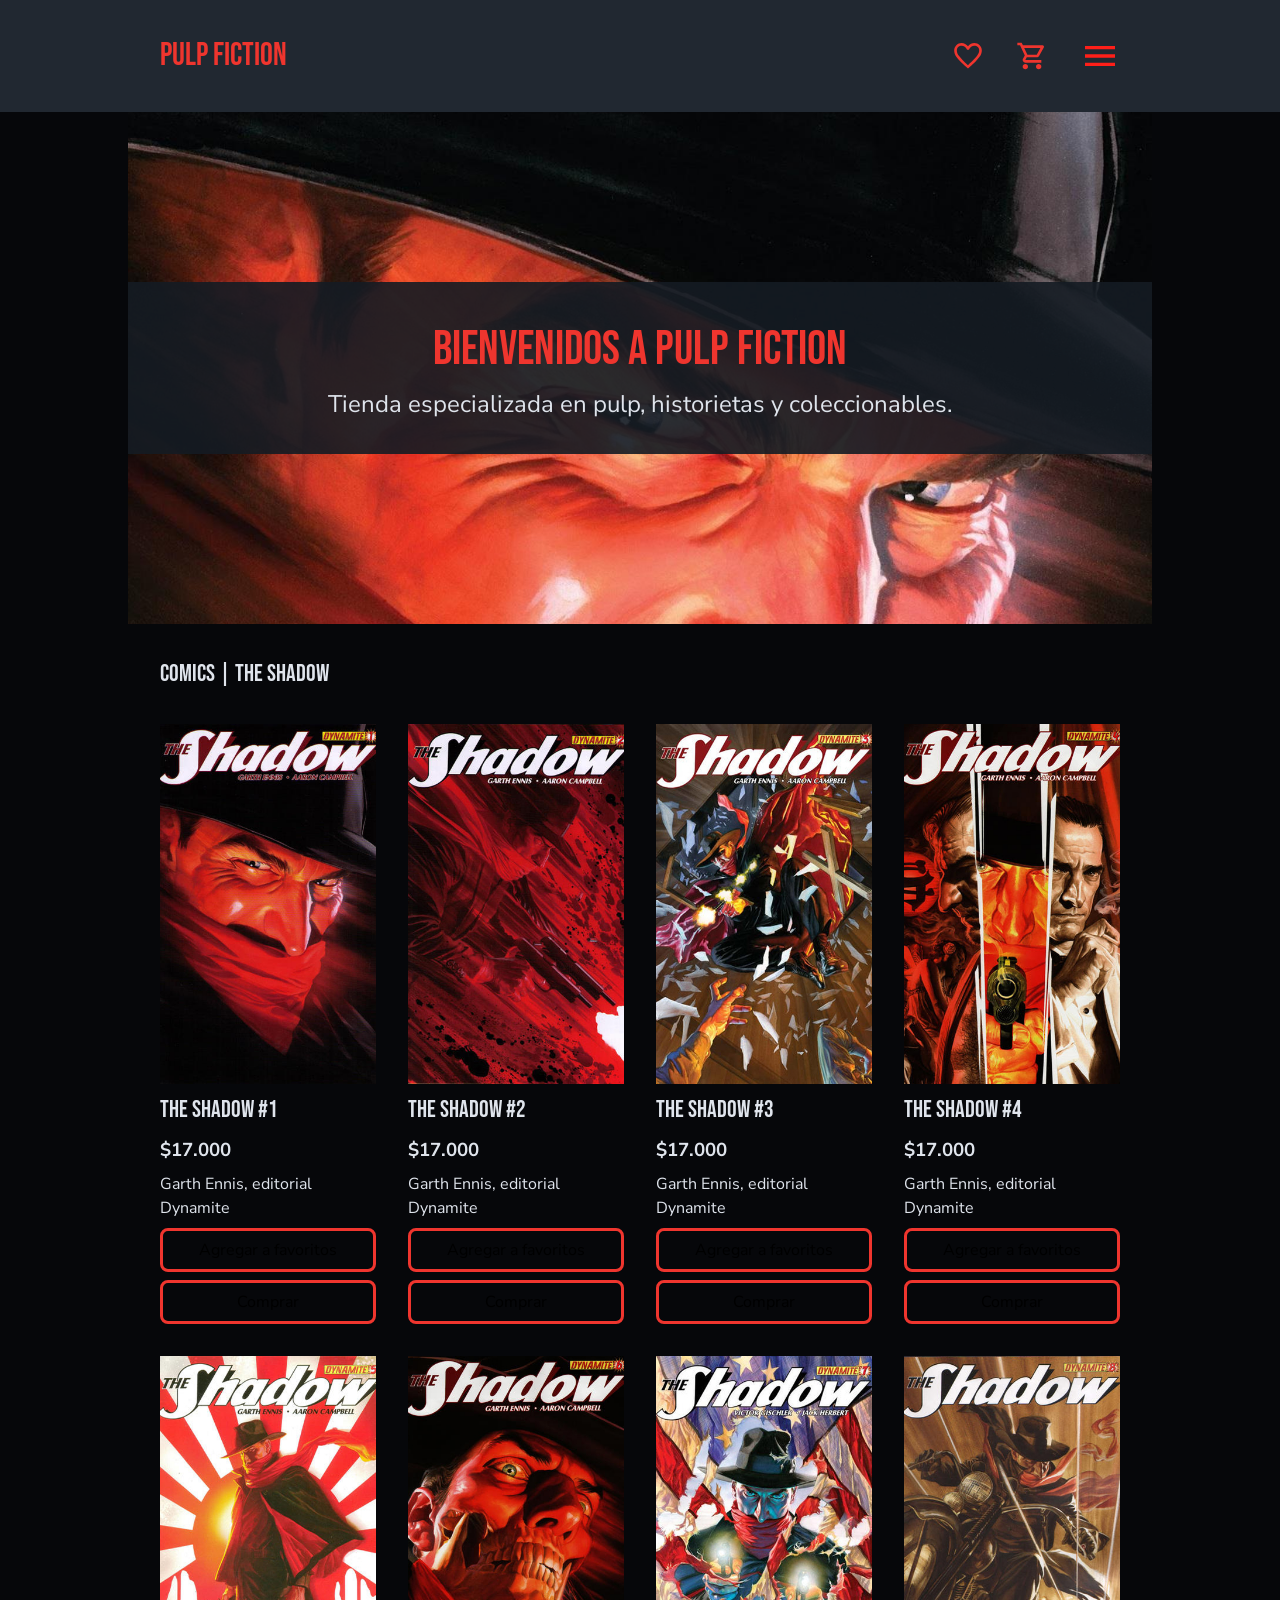
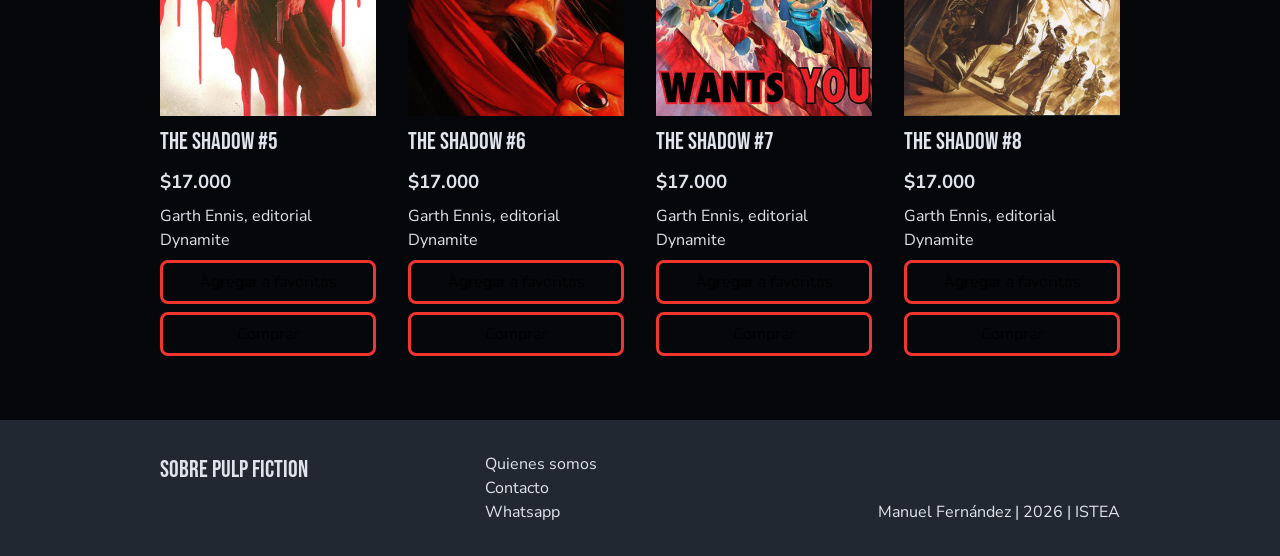
==== commit a0437991: "Clase 13" ====
--- a/index.html
+++ b/index.html
@@ -7,7 +7,7 @@
     <title>Pulp Fiction</title>
     <link rel="stylesheet" href="css/estilos.css">
     <script src="js/menu.js" defer></script>
-    <script src="js/clase13-3.js" defer></script>
+    <script src="js/clase13.js" defer></script>
   </head>
   <body>
     <header>
@@ -34,101 +34,7 @@
           <aside class="mi-carrito primary-cart" id="primary-cart" data-visible="false">
             <h1>Mi carrito <button class="cart-btn-cerrar"><span class="sr-only">Cerrar ventana</span></button></h1>
             <ul class="lista-carrito">
-              <li>
-                <img src="img/001.jpg" alt="Portada del libro The Shadow #1">
-                <div>
-                  <h2>The Shadow #1</h2>
-                  <h3>$17.000 x 1 = $17.000</h3>
-                </div>
-                <div class="cart-controles">
-                  <button data-id="" class="menos">
-                    <span class="sr-only">Restar -1</span>
-                  </button>
-                  <span>1</span>
-                  <button data-id="" class="mas">
-                    <span class="sr-only">Sumar +1</span>
-                  </button>
-                  <button data-id="" class="eliminar">
-                    <span class="sr-only">Quitar item del carrito</span>
-                  </button>
-                </div>
-              </li>
-              <li>
-                <img src="img/001.jpg" alt="Portada del libro The Shadow #1">
-                <div>
-                  <h2>The Shadow #1</h2>
-                  <h3>$17.000 x 1 = $17.000</h3>
-                </div>
-                <div class="cart-controles">
-                  <button data-id="" class="menos">
-                    <span class="sr-only">Restar -1</span>
-                  </button>
-                  <span>1</span>
-                  <button data-id="" class="mas">
-                    <span class="sr-only">Sumar +1</span>
-                  </button>
-                  <button data-id="" class="eliminar">
-                    <span class="sr-only">Quitar item del carrito</span>
-                  </button>
-                </div>
-              </li>
-              <li>
-                <img src="img/001.jpg" alt="Portada del libro The Shadow #1">
-                <div>
-                  <h2>The Shadow #1</h2>
-                  <h3>$17.000 x 1 = $17.000</h3>
-                </div>
-                <div class="cart-controles">
-                  <button data-id="" class="menos">
-                    <span class="sr-only">Restar -1</span>
-                  </button>
-                  <span>1</span>
-                  <button data-id="" class="mas">
-                    <span class="sr-only">Sumar +1</span>
-                  </button>
-                  <button data-id="" class="eliminar">
-                    <span class="sr-only">Quitar item del carrito</span>
-                  </button>
-                </div>
-              </li>
-              <li>
-                <img src="img/001.jpg" alt="Portada del libro The Shadow #1">
-                <div>
-                  <h2>The Shadow #1</h2>
-                  <h3>$17.000 x 1 = $17.000</h3>
-                </div>
-                <div class="cart-controles">
-                  <button data-id="" class="menos">
-                    <span class="sr-only">Restar -1</span>
-                  </button>
-                  <span>1</span>
-                  <button data-id="" class="mas">
-                    <span class="sr-only">Sumar +1</span>
-                  </button>
-                  <button data-id="" class="eliminar">
-                    <span class="sr-only">Quitar item del carrito</span>
-                  </button>
-                </div>
-              </li>
-              <li>
-                <img src="img/001.jpg" alt="Portada del libro The Shadow #1">
-                <div>
-                  <h2>The Shadow #1</h2>
-                  <h3>$17.000 x 1 = $17.000</h3>
-                </div>
-                <div class="cart-controles">
-                  <button data-id="" class="menos">
-                    <span class="sr-only">Restar -1</span>
-                  </button>
-                  <span>1</span>
-                  <button data-id="" class="mas">
-                    <span class="sr-only">Sumar +1</span>
-                  </button>
-                  <button data-id="" class="eliminar">
-                    <span class="sr-only">Quitar item del carrito</span>
-                  </button>
-                </div>
-              </li>
+              
             </ul>
             <h2 class="cart-total total">Total: $17.000</h2>
             <button class="checkout">Finalizar la compra</button>
